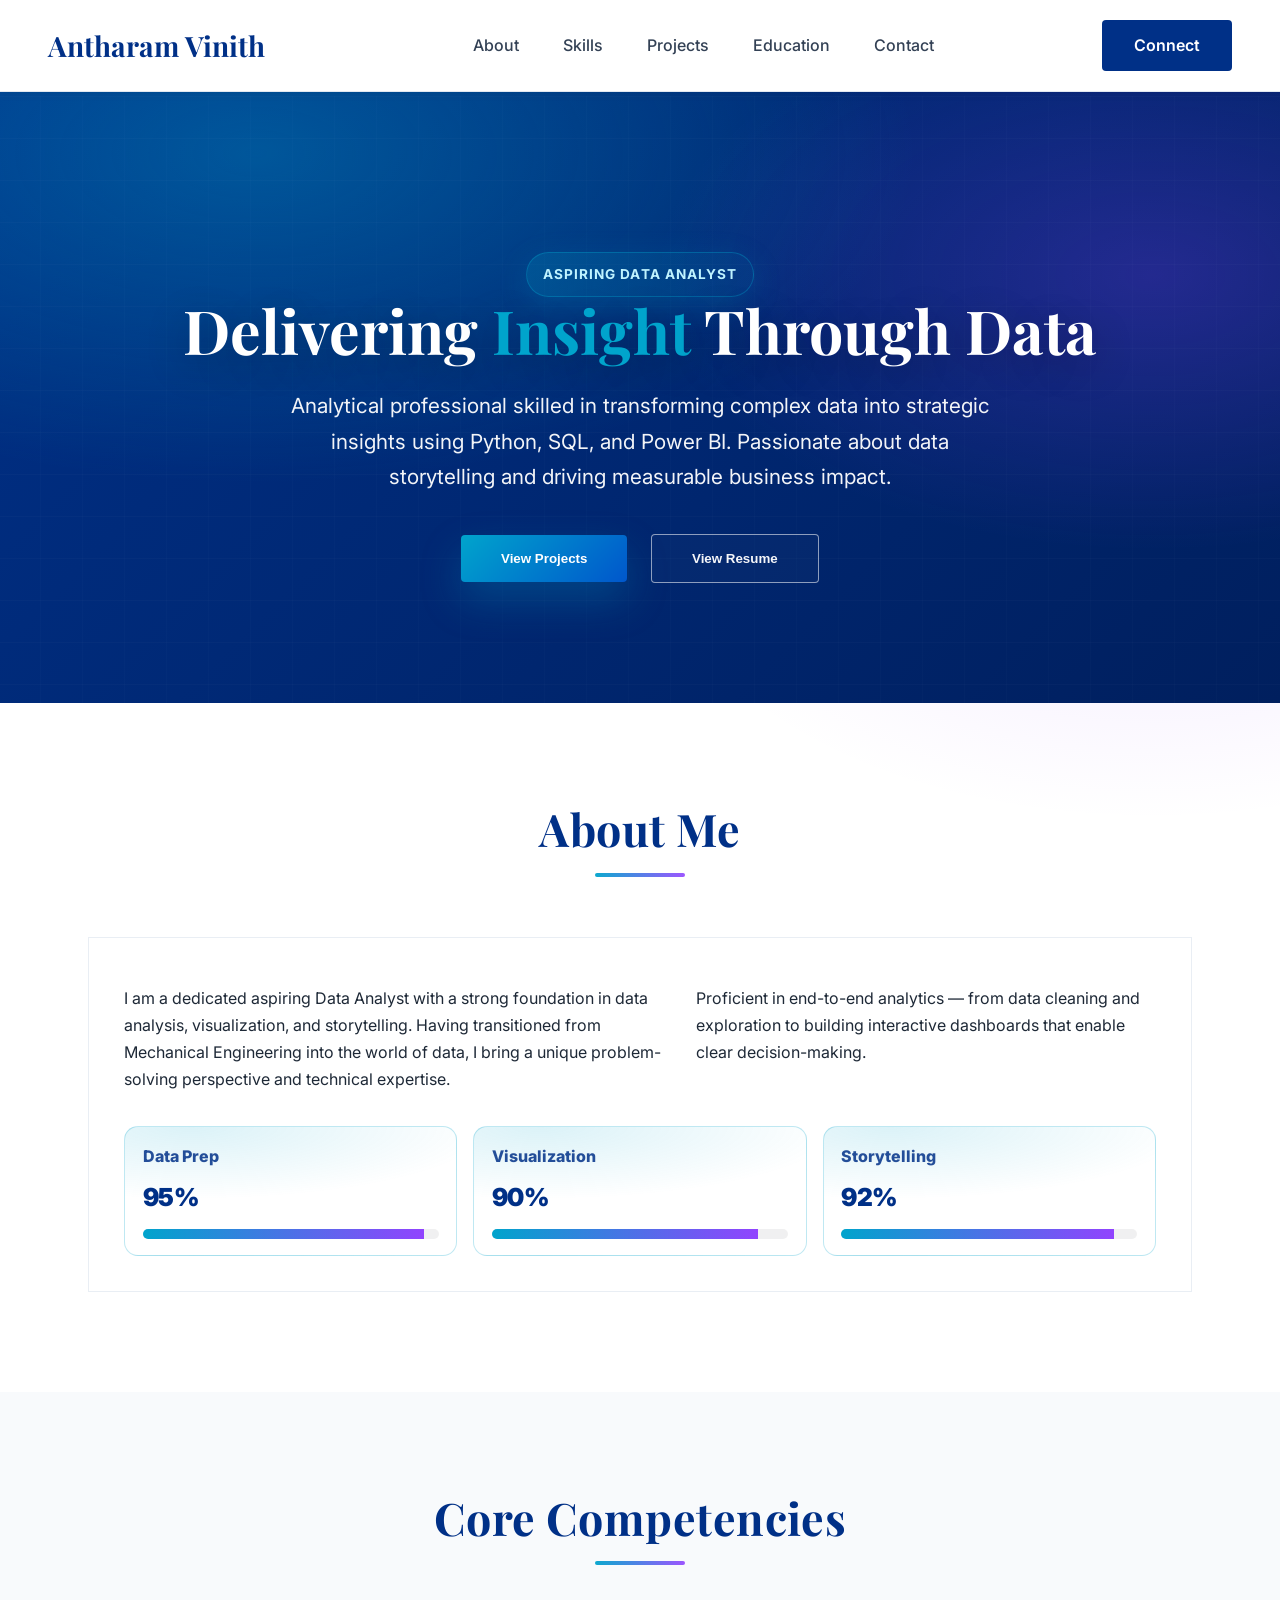
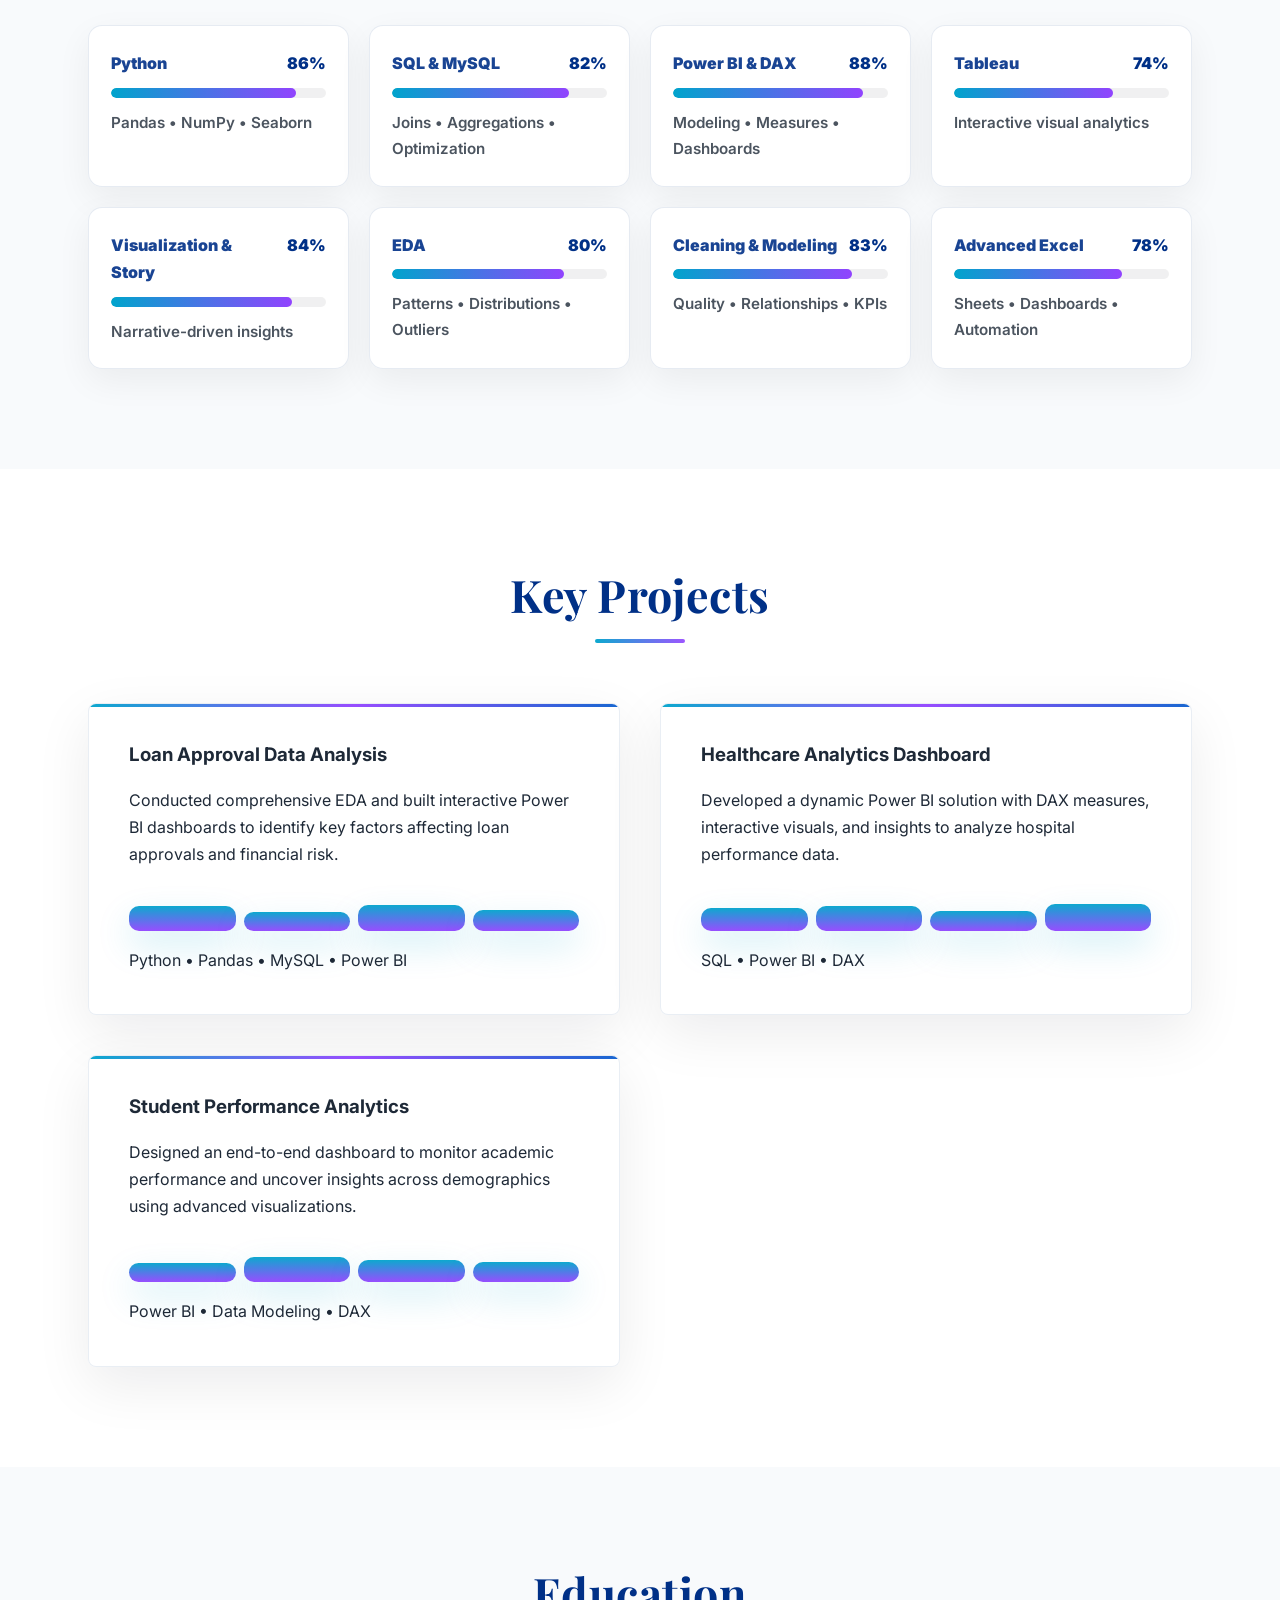
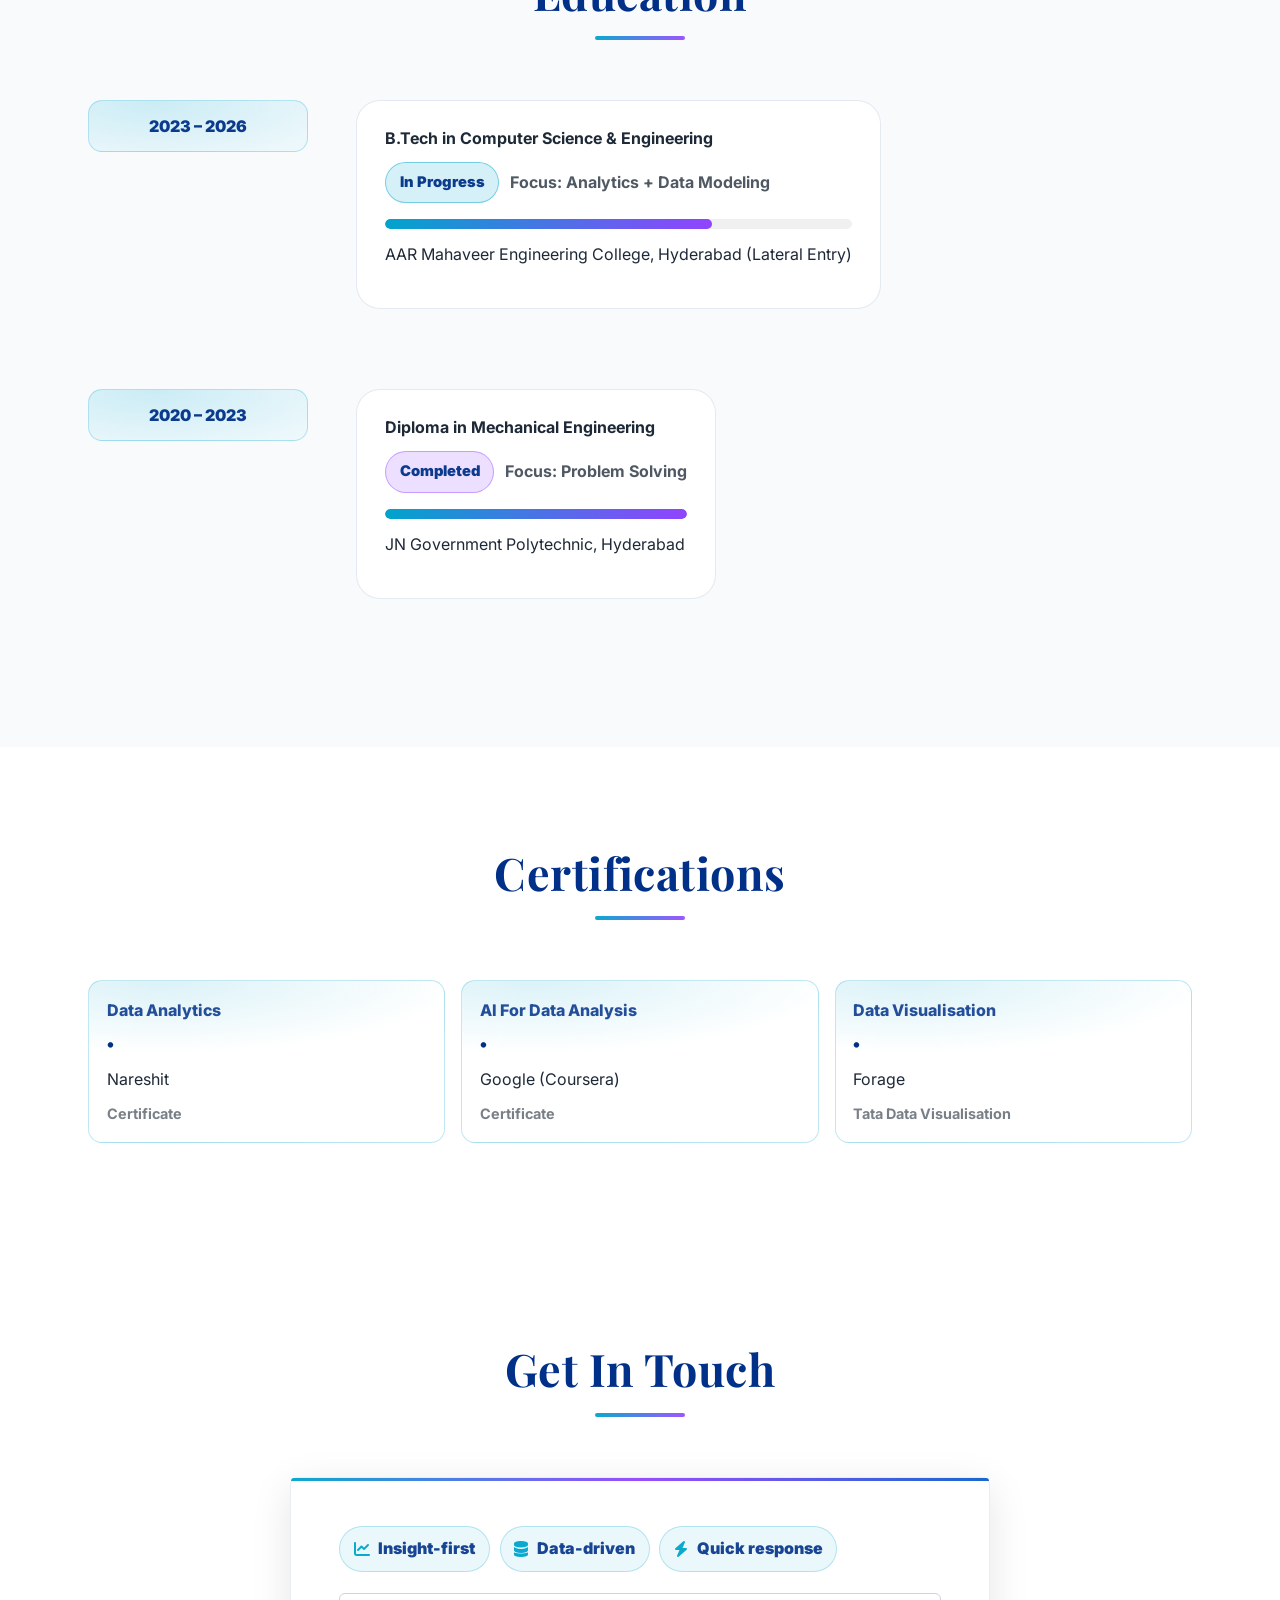
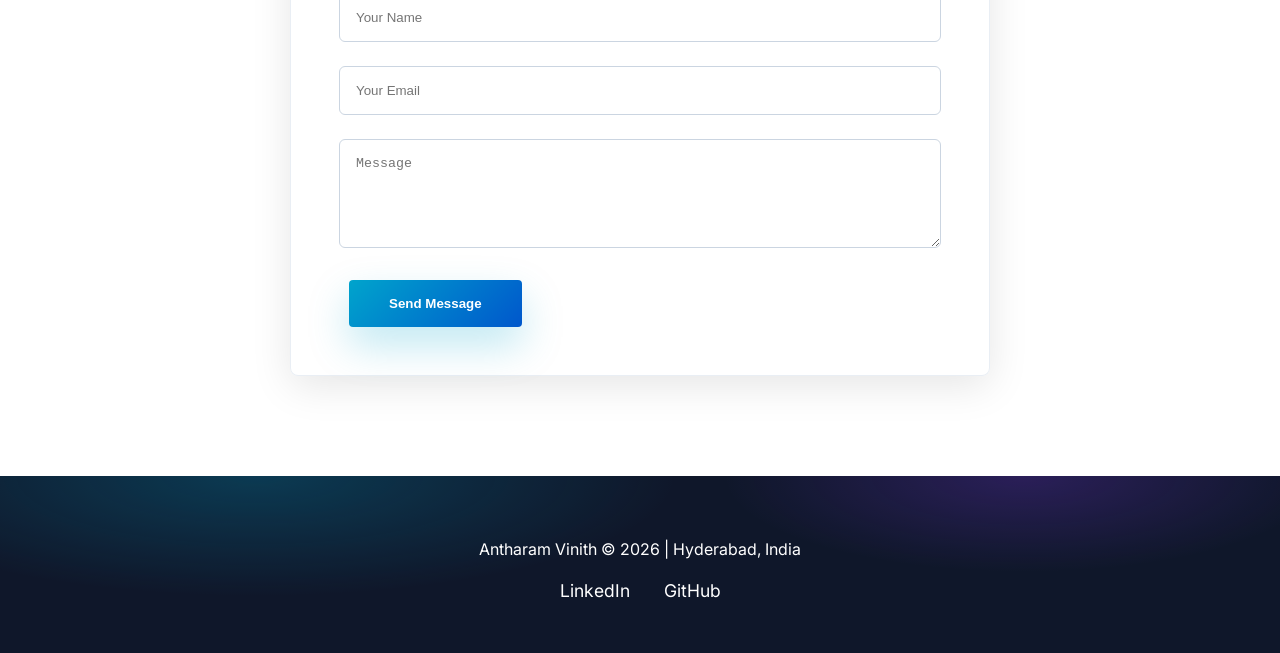
==== index.html @ e0c67436 "Add files via upload" ====
<!DOCTYPE html>
<html lang="en">
<head>
    <meta charset="UTF-8">
    <meta name="viewport" content="width=device-width, initial-scale=1.0">
    <title>Antharam Vinith | Data Analyst</title>
    <link rel="stylesheet" href="style.css">
    <link rel="stylesheet" href="https://cdnjs.cloudflare.com/ajax/libs/font-awesome/6.5.1/css/all.min.css">
    <link href="https://fonts.googleapis.com/css2?family=Inter:wght@400;500;600;700&family=Playfair+Display:wght@600;700&display=swap" rel="stylesheet">
</head>
<body>
    <!-- Navbar -->
    <nav class="navbar">
        <div class="nav-container">
            <div class="logo">Antharam Vinith</div>
            <div class="nav-links">
                <a href="#about">About</a>
                <a href="#skills">Skills</a>
                <a href="#projects">Projects</a>
                <a href="#education">Education</a>
                <a href="#contact">Contact</a>
            </div>
            <a href="#contact" class="cta-button">Connect</a>
        </div>
    </nav>

    <!-- Hero -->
    <section class="hero">
        <div class="hero-content">
            <div class="hero-text">
                <div class="badge">ASPIRING DATA ANALYST</div>
                <h1>Delivering <span class="highlight">Insight</span> Through Data</h1>
                <p class="hero-desc">Analytical professional skilled in transforming complex data into strategic insights using Python, SQL, and Power BI. Passionate about data storytelling and driving measurable business impact.</p>

                <div class="hero-buttons">
                    <button onclick="document.getElementById('projects').scrollIntoView({ behavior: 'smooth' })" class="primary-btn">View Projects</button>
                    <button onclick="downloadResume()" class="secondary-btn">View Resume</button>

                </div>
            </div>


        </div>
    </section>

    <!-- About -->
    <section id="about" class="section">
        <div class="container">
            <h2 class="section-title">About Me</h2>

            <div class="about-content">
                <div class="about-top">
                    <p>I am a dedicated aspiring Data Analyst with a strong foundation in data analysis, visualization, and storytelling. Having transitioned from Mechanical Engineering into the world of data, I bring a unique problem-solving perspective and technical expertise.</p>
                    <p>Proficient in end-to-end analytics — from data cleaning and exploration to building interactive dashboards that enable clear decision-making.</p>
                </div>

                <div class="mini-kpi-row" aria-label="About KPIs">
                    <div class="mini-kpi">
                        <div class="mini-kpi-label">Data Prep</div>
                        <div class="mini-kpi-value">95%</div>
                        <div class="mini-bar" style="--w:95%"><span></span></div>
                    </div>
                    <div class="mini-kpi">
                        <div class="mini-kpi-label">Visualization</div>
                        <div class="mini-kpi-value">90%</div>
                        <div class="mini-bar" style="--w:90%"><span></span></div>
                    </div>
                    <div class="mini-kpi">
                        <div class="mini-kpi-label">Storytelling</div>
                        <div class="mini-kpi-value">92%</div>
                        <div class="mini-bar" style="--w:92%"><span></span></div>
                    </div>
                </div>
            </div>
        </div>
    </section>


    <!-- Skills -->
    <section id="skills" class="section bg-light">
        <div class="container">
            <h2 class="section-title">Core Competencies</h2>
            <div class="skills-grid">
                <div class="skill-tile">
                    <div class="skill-tile-top">
                        <div class="skill-tile-name">Python</div>
                        <div class="skill-tile-value">86%</div>
                    </div>
                    <div class="skill-tile-meter" style="--w:86%"><span></span></div>
                    <div class="skill-tile-sub">Pandas • NumPy • Seaborn</div>
                </div>

                <div class="skill-tile">
                    <div class="skill-tile-top">
                        <div class="skill-tile-name">SQL &amp; MySQL</div>
                        <div class="skill-tile-value">82%</div>
                    </div>
                    <div class="skill-tile-meter" style="--w:82%"><span></span></div>
                    <div class="skill-tile-sub">Joins • Aggregations • Optimization</div>
                </div>

                <div class="skill-tile">
                    <div class="skill-tile-top">
                        <div class="skill-tile-name">Power BI &amp; DAX</div>
                        <div class="skill-tile-value">88%</div>
                    </div>
                    <div class="skill-tile-meter" style="--w:88%"><span></span></div>
                    <div class="skill-tile-sub">Modeling • Measures • Dashboards</div>
                </div>

                <div class="skill-tile">
                    <div class="skill-tile-top">
                        <div class="skill-tile-name">Tableau</div>
                        <div class="skill-tile-value">74%</div>
                    </div>
                    <div class="skill-tile-meter" style="--w:74%"><span></span></div>
                    <div class="skill-tile-sub">Interactive visual analytics</div>
                </div>

                <div class="skill-tile">
                    <div class="skill-tile-top">
                        <div class="skill-tile-name">Visualization &amp; Story</div>
                        <div class="skill-tile-value">84%</div>
                    </div>
                    <div class="skill-tile-meter" style="--w:84%"><span></span></div>
                    <div class="skill-tile-sub">Narrative-driven insights</div>
                </div>

                <div class="skill-tile">
                    <div class="skill-tile-top">
                        <div class="skill-tile-name">EDA</div>
                        <div class="skill-tile-value">80%</div>
                    </div>
                    <div class="skill-tile-meter" style="--w:80%"><span></span></div>
                    <div class="skill-tile-sub">Patterns • Distributions • Outliers</div>
                </div>

                <div class="skill-tile">
                    <div class="skill-tile-top">
                        <div class="skill-tile-name">Cleaning &amp; Modeling</div>
                        <div class="skill-tile-value">83%</div>
                    </div>
                    <div class="skill-tile-meter" style="--w:83%"><span></span></div>
                    <div class="skill-tile-sub">Quality • Relationships • KPIs</div>
                </div>

                <div class="skill-tile">
                    <div class="skill-tile-top">
                        <div class="skill-tile-name">Advanced Excel</div>
                        <div class="skill-tile-value">78%</div>
                    </div>
                    <div class="skill-tile-meter" style="--w:78%"><span></span></div>
                    <div class="skill-tile-sub">Sheets • Dashboards • Automation</div>
                </div>
            </div>
        </div>
    </section>

    <!-- Projects -->
    <section id="projects" class="section">
        <div class="container">
            <h2 class="section-title">Key Projects</h2>
            <div class="projects-grid">
                <div class="project-card">
                    <div class="project-card-top">
                        <h3>Loan Approval Data Analysis</h3>
                        <div class="project-kpi">
                        </div>
                    </div>
                    <p class="project-desc">Conducted comprehensive EDA and built interactive Power BI dashboards to identify key factors affecting loan approvals and financial risk.</p>
                    <div class="project-mini-bar" aria-hidden="true">
                        <span style="--w:78%"></span>
                        <span style="--w:52%"></span>
                        <span style="--w:86%"></span>
                        <span style="--w:63%"></span>
                    </div>
                    <div class="tags">Python • Pandas • MySQL • Power BI</div>
                </div>

                <div class="project-card">
                    <div class="project-card-top">
                        <h3>Healthcare Analytics Dashboard</h3>
                        <div class="project-kpi">
                        </div>
                    </div>
                    <p class="project-desc">Developed a dynamic Power BI solution with DAX measures, interactive visuals, and insights to analyze hospital performance data.</p>
                    <div class="project-mini-bar" aria-hidden="true">
                        <span style="--w:68%"></span>
                        <span style="--w:79%"></span>
                        <span style="--w:58%"></span>
                        <span style="--w:90%"></span>
                    </div>
                    <div class="tags">SQL • Power BI • DAX</div>
                </div>

                <div class="project-card">
                    <div class="project-card-top">
                        <h3>Student Performance Analytics</h3>
                        <div class="project-kpi">
                        </div>
                    </div>
                    <p class="project-desc">Designed an end-to-end dashboard to monitor academic performance and uncover insights across demographics using advanced visualizations.</p>
                    <div class="project-mini-bar" aria-hidden="true">
                        <span style="--w:55%"></span>
                        <span style="--w:84%"></span>
                        <span style="--w:71%"></span>
                        <span style="--w:62%"></span>
                    </div>
                    <div class="tags">Power BI • Data Modeling • DAX</div>
                </div>
            </div>
        </div>
    </section>



    <!-- Education -->
    <section id="education" class="section bg-light">
        <div class="container">
            <h2 class="section-title">Education</h2>
            <div class="timeline">
                <div class="timeline-item">
                    <div class="timeline-date">2023 – 2026</div>
                    <div class="timeline-content">
                        <h4>B.Tech in Computer Science &amp; Engineering</h4>
                        <div class="status-row">
                            <span class="status-chip status-on">In Progress</span>
                            <span class="status-meta">Focus: Analytics + Data Modeling</span>
                        </div>
                        <div class="status-bar" style="--w:70%"><span></span></div>
                        <p>AAR Mahaveer Engineering College, Hyderabad (Lateral Entry)</p>

                    </div>
                </div>
                <div class="timeline-item">
                    <div class="timeline-date">2020 – 2023</div>
                    <div class="timeline-content">
                        <h4>Diploma in Mechanical Engineering</h4>
                        <div class="status-row">
                            <span class="status-chip status-done">Completed</span>
                            <span class="status-meta">Focus: Problem Solving</span>
                        </div>
                        <div class="status-bar" style="--w:100%"><span></span></div>
                        <p>JN Government Polytechnic, Hyderabad</p>

                    </div>
                </div>
            </div>
        </div>
    </section>

    <!-- Certifications -->
    <section class="section">
        <div class="container">
            <h2 class="section-title">Certifications</h2>

            <div class="cert-kpi-row" aria-label="Certifications (label-only KPIs)">
                <div class="mini-kpi">
                    <div class="mini-kpi-label">Data Analytics</div>
                    <div class="mini-kpi-value" aria-hidden="true">•</div>
                    <div class="mini-kpi-sub">Nareshit</div>
                    <div class="mini-kpi-meta">Certificate</div>
                </div>

                <div class="mini-kpi">
                    <div class="mini-kpi-label">AI For Data Analysis</div>
                    <div class="mini-kpi-value" aria-hidden="true">•</div>
                    <div class="mini-kpi-sub">Google (Coursera)</div>
                    <div class="mini-kpi-meta">Certificate</div>
                </div>

                <div class="mini-kpi">
                    <div class="mini-kpi-label">Data Visualisation</div>
                    <div class="mini-kpi-value" aria-hidden="true">•</div>
                    <div class="mini-kpi-sub">Forage</div>
                    <div class="mini-kpi-meta">Tata Data Visualisation</div>
                </div>
            </div>
        </div>
    </section>


    <!-- Contact -->
    <section id="contact" class="section contact-section">
        <div class="container">
            <h2 class="section-title">Get In Touch</h2>
            <div class="contact-form-container">
                <div class="contact-hints" aria-hidden="true">
                    <span class="hint-chip"><i class="fa-solid fa-chart-line"></i> Insight-first</span>
                    <span class="hint-chip"><i class="fa-solid fa-database"></i> Data-driven</span>
                    <span class="hint-chip"><i class="fa-solid fa-bolt"></i> Quick response</span>
                </div>

                <form id="contactForm" onsubmit="submitForm(event)">
                    <input type="text" placeholder="Your Name" required>
                    <input type="email" placeholder="Your Email" required>
                    <textarea placeholder="Message" rows="5" required></textarea>
                    <button type="submit" class="primary-btn">Send Message</button>
                </form>
            </div>
        </div>
    </section>


    <!-- Footer -->
    <footer class="footer">
        <div class="container">
            <p>Antharam Vinith © 2026 | Hyderabad, India</p>
            <div class="social-links">
                <a href="https://www.linkedin.com/in/antharam-vinith/" target="_blank">LinkedIn</a>
                <a href="https://github.com/Antharam-Vinith" target="_blank">GitHub</a>
            </div>
        </div>
    </footer>

    <script>
        function downloadResume() {
            // Download your resume. If the browser blocks file:// downloads, copy the PDF into the project folder and update the link.
            const a = document.createElement('a');
            // Use your Drive link. Note: some browsers may open in a new tab rather than force download.
            a.href = "https://drive.google.com/file/d/1EKTcwypy-MB39Nzg7RblrpKddstu42s_/view?usp=sharing";
            a.target = "_blank";
            document.body.appendChild(a);
            a.click();
            a.remove();


        }


        function submitForm(e) {
            e.preventDefault();
            alert("Thank you. Your message has been received.");
            e.target.reset();
        }
    </script>
</body>
</html>
---- style.css ----
@import url('https://fonts.googleapis.com/css2?family=Inter:wght@400;500;600;700&family=Playfair+Display:wght@600;700&display=swap');

:root {
    --primary: #003087;
    --accent: #00a4cc;
    --dark: #0f172a;
    --light: #f8fafc;
    --gray: #64748b;
}

* {
    margin: 0;
    padding: 0;
    box-sizing: border-box;
}

body {
    font-family: 'Inter', sans-serif;
    color: #1e2937;
    line-height: 1.7;
    background:
        radial-gradient(900px 500px at 20% 0%, rgba(0, 164, 204, 0.10) 0%, rgba(0, 164, 204, 0) 55%),
        radial-gradient(900px 500px at 90% 10%, rgba(140, 58, 255, 0.10) 0%, rgba(140, 58, 255, 0) 55%),
        #fff;
}


.navbar {
    position: sticky;
    top: 0;
    background: rgba(255,255,255,0.98);
    backdrop-filter: blur(12px);
    z-index: 1000;
    border-bottom: 1px solid #e2e8f0;
    box-shadow: 0 2px 10px rgba(0,0,0,0.05);
}

.nav-container {
    max-width: 1280px;
    margin: 0 auto;
    padding: 1.25rem 3rem;
    display: flex;
    align-items: center;
    justify-content: space-between;
}

.logo {
    font-family: 'Playfair Display', serif;
    font-size: 1.75rem;
    font-weight: 700;
    color: var(--primary);
}

.nav-links a {
    margin-left: 2.5rem;
    text-decoration: none;
    color: #334155;
    font-weight: 500;
    transition: color 0.3s;
}

.nav-links a:hover {
    color: var(--primary);
}

.cta-button {
    background: var(--primary);
    color: white;
    padding: 12px 32px;
    border-radius: 4px;
    font-weight: 600;
    text-decoration: none;
    transition: all 0.3s;
}

.cta-button:hover {
    background: #00246b;
    transform: translateY(-2px);
}

.hero {
    background: linear-gradient(135deg, #003087 0%, #001f5e 100%);
    color: white;
    padding: 160px 0 120px;
    text-align: center;
}

.hero h1 {
    font-family: 'Playfair Display', serif;
    font-size: 3.8rem;
    line-height: 1.1;
    margin-bottom: 1.5rem;
}

.highlight {
    color: var(--accent);
}

.hero-desc {
    max-width: 700px;
    margin: 0 auto 2.5rem;
    font-size: 1.3rem;
    opacity: 0.95;
}

.primary-btn, .secondary-btn {
    padding: 16px 40px;
    border-radius: 4px;
    font-weight: 600;
    cursor: pointer;
    transition: all 0.3s;
    margin: 0 10px;
}

.primary-btn {
    background: var(--accent);
    color: white;
    border: none;
}

.secondary-btn {
    background: transparent;
    color: white;
    border: 2px solid white;
}

.section {
    padding: 100px 0;
}

.bg-light {
    background: #f8fafc;
}

.container {
    max-width: 1200px;
    margin: 0 auto;
    padding: 0 3rem;
}

.section-title {
    font-family: 'Playfair Display', serif;
    font-size: 2.8rem;
    text-align: center;
    margin-bottom: 4rem;
    color: var(--primary);
}

.skills-grid {
    display: grid;
    grid-template-columns: repeat(auto-fit, minmax(260px, 1fr));
    gap: 1.5rem;
}

.skill-item {
    background: white;
    padding: 1.8rem;
    border-radius: 8px;
    text-align: center;
    font-weight: 500;
    box-shadow: 0 4px 20px rgba(0,0,0,0.06);
    border: 1px solid #e2e8f0;
}

.projects-grid {
    display: grid;
    grid-template-columns: repeat(auto-fit, minmax(380px, 1fr));
    gap: 2.5rem;
}

.project-card {
    background: white;
    padding: 2.5rem;
    border-radius: 8px;
    box-shadow: 0 10px 30px rgba(0,0,0,0.08);
    transition: transform 0.4s;
}

.project-card:hover {
    transform: translateY(-10px);
}

.timeline-item {
    display: flex;
    gap: 3rem;
    margin-bottom: 3rem;
}

.timeline-date {
    min-width: 160px;
    font-weight: 600;
    color: var(--primary);
}

/* Certifications KPI row (label-only) */
.cert-kpi-row {
    display: grid;
    grid-template-columns: repeat(3, minmax(0, 1fr));
    gap: 1rem;
    margin-top: 2.2rem;
}

.cert-kpi-row .mini-kpi-value {
    font-size: 1.1rem;
    margin-top: 0.25rem;
}

.cert-kpi-row .mini-kpi-sub {
    margin-top: 0.45rem;
    font-size: 1rem;
}

.mini-kpi-meta {
    margin-top: 0.55rem;
    font-size: 0.9rem;
    color: rgba(30,41,55,0.6);
    font-weight: 700;
}

@media (max-width: 768px) {
    .cert-kpi-row {
        grid-template-columns: 1fr;
        gap: 0.9rem;
    }
}

@media (max-width: 1024px) {
    .cert-kpi-row {
        grid-template-columns: repeat(2, minmax(0, 1fr));
    }
}


.contact-form-container {
    max-width: 700px;
    margin: 0 auto;
    background: white;
    padding: 3rem;
    border-radius: 8px;
    box-shadow: 0 10px 40px rgba(0,0,0,0.1);
}

.contact-form-container input,
.contact-form-container textarea {
    width: 100%;
    padding: 16px;
    margin-bottom: 1.5rem;
    border: 1px solid #cbd5e1;
    border-radius: 6px;
}

.footer {
    background: var(--dark);
    color: white;
    text-align: center;
    padding: 3rem 0;
}

.social-links a {
    color: white;
    margin: 0 15px;
    font-size: 1.1rem;
}

/* Premium polish: Global rhythm + accessibility */
html {
    scroll-behavior: smooth;
}

body {
    -webkit-font-smoothing: antialiased;
    -moz-osx-font-smoothing: grayscale;
}

h1, h2, h3, h4 {
    line-height: 1.15;
}

p {
    margin: 0.75rem 0;
}

a {
    color: inherit;
}

a:focus-visible,
button:focus-visible,
input:focus-visible,
textarea:focus-visible {
    outline: 3px solid rgba(0, 164, 204, 0.45);
    outline-offset: 3px;
    border-radius: 10px;
}

/* Hero premium overlay */
.hero {
    position: relative;
    overflow: hidden;
}

.hero::before {
    content: "";
    position: absolute;
    inset: 0;
    background:
        radial-gradient(1200px 600px at 20% 10%, rgba(0, 164, 204, 0.35) 0%, rgba(0, 164, 204, 0) 55%),
        radial-gradient(900px 500px at 90% 30%, rgba(140, 58, 255, 0.25) 0%, rgba(140, 58, 255, 0) 55%),
        linear-gradient(135deg, rgba(0, 48, 135, 0.95) 0%, rgba(0, 31, 94, 0.95) 100%);
    z-index: 0;
}

.hero::after {
    content: "";
    position: absolute;
    inset: -2px;
    background-image:
        linear-gradient(rgba(255,255,255,0.08) 1px, transparent 1px),
        linear-gradient(90deg, rgba(255,255,255,0.06) 1px, transparent 1px);
    background-size: 42px 42px;
    opacity: 0.25;
    transform: translateY(6px);
    z-index: 0;
    pointer-events: none;
}

.hero-content {
    position: relative;
    z-index: 1;
}

/* Badge premium */
.badge {
    display: inline-flex;
    align-items: center;
    gap: 10px;
    padding: 10px 16px;
    border-radius: 999px;
    font-weight: 700;
    letter-spacing: 0.08em;
    font-size: 0.85rem;
    background:
        linear-gradient(90deg, rgba(0, 164, 204, 0.22) 0%, rgba(0, 164, 204, 0.08) 100%);
    border: 1px solid rgba(0, 164, 204, 0.35);
    color: #bff3ff;
    box-shadow: 0 8px 30px rgba(0, 164, 204, 0.18);
}

.hero h1 {
    text-shadow: 0 10px 40px rgba(0,0,0,0.3);
}

/* Buttons premium */
.primary-btn, .secondary-btn {
    position: relative;
    border: none;
    transition: transform 0.25s ease, box-shadow 0.25s ease, background 0.25s ease, border-color 0.25s ease;
    will-change: transform;
}

.primary-btn {
    background: linear-gradient(135deg, rgba(0, 164, 204, 1) 0%, rgba(0, 87, 204, 1) 100%);
    box-shadow: 0 18px 40px rgba(0, 164, 204, 0.25);
}

.primary-btn:hover {
    transform: translateY(-3px);
    box-shadow: 0 24px 60px rgba(0, 164, 204, 0.33);
}

.primary-btn:active {
    transform: translateY(-1px) scale(0.99);
}

.secondary-btn {
    background: rgba(255,255,255,0.02);
    border: 1px solid rgba(255,255,255,0.55);
    color: rgba(255,255,255,0.96);
}

.secondary-btn:hover {
    transform: translateY(-3px);
    border-color: rgba(0, 164, 204, 0.8);
    box-shadow: 0 22px 50px rgba(0, 164, 204, 0.18);
}

.secondary-btn:active {
    transform: translateY(-1px) scale(0.99);
}

/* Premium dashboard accents (section-wide) */
.skill-item,
.project-card,
.contact-form-container,
.about-content,
.timeline-content,
.cert-list,
.timeline {
    position: relative;
}


.skill-item::before,
.project-card::before,
.contact-form-container::before {
    content: "";
    position: absolute;
    top: 0;
    left: 0;
    right: 0;
    height: 3px;
    border-radius: 8px 8px 0 0;
    background: linear-gradient(90deg, rgba(0, 164, 204, 1) 0%, rgba(140, 58, 255, 0.95) 50%, rgba(0, 87, 204, 0.95) 100%);
    opacity: 0.95;
}

.skill-item,
.project-card,
.contact-form-container,
.about-content,
.timeline-content {
    border: 1px solid rgba(226, 232, 240, 0.75);
    background: rgba(255,255,255,0.92);
}


.skill-item {
    box-shadow: 0 12px 35px rgba(2, 6, 23, 0.06);
    transform: translateZ(0);
    transition: transform 0.35s ease, box-shadow 0.35s ease;
}

.skill-item:hover {
    transform: translateY(-6px);
    box-shadow: 0 22px 60px rgba(2, 6, 23, 0.12);
}

.project-card {
    box-shadow: 0 18px 55px rgba(2, 6, 23, 0.08);
}

.project-card:hover {
    transform: translateY(-12px);
    box-shadow: 0 28px 90px rgba(2, 6, 23, 0.14);
}

/* Section titles premium */
.section-title {
    letter-spacing: 0.01em;
    position: relative;
    margin-bottom: 3.75rem;
}


.section-title::after {
    content: "";
    display: block;
    height: 4px;
    width: 90px;
    margin: 18px auto 0;
    border-radius: 999px;
    background: linear-gradient(90deg, rgba(0, 164, 204, 1) 0%, rgba(140, 58, 255, 0.9) 100%);
    opacity: 0.95;
}

/* Footer premium */
.footer {
    background:
        radial-gradient(700px 200px at 20% 0%, rgba(0, 164, 204, 0.25) 0%, rgba(0, 164, 204, 0) 60%),
        radial-gradient(500px 160px at 80% 0%, rgba(140, 58, 255, 0.22) 0%, rgba(140, 58, 255, 0) 60%),
        var(--dark);
}

.social-links a {
    position: relative;
    padding-bottom: 6px;
    text-decoration: none;
}

.social-links a::after {
    content: "";
    position: absolute;
    left: 0;
    right: 0;
    bottom: 0;
    height: 2px;
    background: linear-gradient(90deg, rgba(0, 164, 204, 1), rgba(140, 58, 255, 0.95));
    transform: scaleX(0);
    transform-origin: left;
    transition: transform 0.25s ease;
    opacity: 0.95;
}

.social-links a:hover::after {
    transform: scaleX(1);
}

/* Data Analyst Dashboard Preview */
.dashboard-preview {
    position: relative;
    margin: 3.25rem auto 0;
    max-width: 1120px;
    padding: 1.4rem 1.4rem 1.6rem;
    border-radius: 16px;
    background: rgba(255,255,255,0.08);
    border: 1px solid rgba(255,255,255,0.18);
    box-shadow: 0 20px 80px rgba(0,0,0,0.28);
    overflow: hidden;
}

.dashboard-preview::before {
    content: "";
    position: absolute;
    inset: -2px;
    background:
        radial-gradient(800px 240px at 15% 0%, rgba(0, 164, 204, 0.35) 0%, rgba(0, 164, 204, 0) 60%),
        radial-gradient(650px 240px at 85% 10%, rgba(140, 58, 255, 0.28) 0%, rgba(140, 58, 255, 0) 60%);
    pointer-events: none;
}

.dash-topbar {
    position: relative;
    display: flex;
    align-items: baseline;
    justify-content: space-between;
    padding: 0 0 1rem;
    border-bottom: 1px solid rgba(255,255,255,0.14);
}

.dash-title {
    font-weight: 800;
    letter-spacing: 0.02em;
    color: rgba(255,255,255,0.96);
}

.dash-subtitle {
    color: rgba(255,255,255,0.75);
    font-size: 0.95rem;
}

.kpi-grid {
    position: relative;
    display: grid;
    grid-template-columns: repeat(3, minmax(0, 1fr));
    gap: 1rem;
    padding-top: 1.25rem;
}

.kpi-card {
    padding: 1.2rem 1.1rem;
    border-radius: 14px;
    background: rgba(15, 23, 42, 0.35);
    border: 1px solid rgba(255,255,255,0.14);
    backdrop-filter: blur(10px);
}

.kpi-label {
    color: rgba(255,255,255,0.76);
    font-weight: 600;
    font-size: 0.95rem;
}

.kpi-value {
    margin-top: 0.55rem;
    font-size: 2rem;
    font-weight: 900;
    letter-spacing: -0.02em;
    color: rgba(255,255,255,0.98);
}

.kpi-trend {
    margin-top: 0.4rem;
    display: inline-flex;
    align-items: center;
    gap: 0.45rem;
    font-weight: 700;
    font-size: 0.95rem;
}

.kpi-up { color: rgba(0, 220, 163, 0.95); }
.kpi-down { color: rgba(255, 99, 132, 0.95); }

.charts-grid {
    position: relative;
    display: grid;
    grid-template-columns: 1.2fr 1fr;
    gap: 1.1rem;
    margin-top: 1.2rem;
}

.chart-card {
    padding: 1.15rem;
    border-radius: 14px;
    background: rgba(255,255,255,0.06);
    border: 1px solid rgba(255,255,255,0.14);
    backdrop-filter: blur(10px);
}

.chart-header {
    display: flex;
    align-items: flex-start;
    justify-content: space-between;
    gap: 1rem;
}

.chart-title {
    color: rgba(255,255,255,0.96);
    font-weight: 900;
    letter-spacing: 0.01em;
}

.chart-note {
    margin-top: 0.25rem;
    color: rgba(255,255,255,0.74);
    font-weight: 600;
    font-size: 0.92rem;
}

.bar-chart {
    height: 160px;
    margin-top: 1rem;
    display: flex;
    align-items: flex-end;
    gap: 0.55rem;
}

.bar {
    width: 100%;
    flex: 1;
    height: var(--h);
    border-radius: 10px;
    background:
        linear-gradient(180deg, rgba(0,164,204,0.95) 0%, rgba(140,58,255,0.85) 100%);
    box-shadow: 0 18px 55px rgba(0, 164, 204, 0.18);
    transform-origin: bottom;
    animation: barIn 900ms ease both;
}

.bar:nth-child(2) { animation-delay: 70ms; }
.bar:nth-child(3) { animation-delay: 140ms; }
.bar:nth-child(4) { animation-delay: 210ms; }
.bar:nth-child(5) { animation-delay: 280ms; }
.bar:nth-child(6) { animation-delay: 350ms; }

@keyframes barIn {
    from { transform: scaleY(0.4); opacity: 0; }
    to { transform: scaleY(1); opacity: 1; }
}

.chart-legend {
    margin-top: 1rem;
    display: grid;
    grid-template-columns: repeat(3, minmax(0, 1fr));
    gap: 0.35rem 0.9rem;
    color: rgba(255,255,255,0.72);
    font-weight: 700;
    font-size: 0.88rem;
}

.ring-metrics {
    margin-top: 1rem;
    display: grid;
    grid-template-columns: repeat(3, minmax(0, 1fr));
    gap: 0.75rem;
}

.ring {
    display: flex;
    flex-direction: column;
    align-items: center;
    justify-content: center;
    gap: 0.35rem;
    color: rgba(255,255,255,0.92);
}

.ring::before {
    content: "";
    width: 76px;
    height: 76px;
    border-radius: 999px;
    background:
        conic-gradient(from 180deg, rgba(0,164,204,0.95), rgba(140,58,255,0.9));
    -webkit-mask:
        radial-gradient(farthest-side, transparent calc(100% - 12px), #000 calc(100% - 12px));
    mask:
        radial-gradient(farthest-side, transparent calc(100% - 12px), #000 calc(100% - 12px));
    box-shadow: 0 18px 55px rgba(0, 164, 204, 0.16);
}

.ring-inner {
    margin-top: -66px;
    font-size: 1.2rem;
    font-weight: 900;
    letter-spacing: -0.02em;
}

.ring-label {
    font-size: 0.9rem;
    font-weight: 800;
    color: rgba(255,255,255,0.75);
}

.spark-row {
    margin-top: 1rem;
}

.spark-label {
    color: rgba(255,255,255,0.74);
    font-weight: 800;
    font-size: 0.92rem;
    margin-bottom: 0.4rem;
}

.spark {
    height: 54px;
    display: flex;
    align-items: flex-end;
    gap: 0.22rem;
}

.spark span {
    flex: 1;
    height: calc(10px + (var(--x) * 3px));
    border-radius: 6px;
    background: rgba(255,255,255,0.14);
    border: 1px solid rgba(255,255,255,0.12);
    box-shadow: 0 10px 30px rgba(0,0,0,0.18);
}

.spark span:nth-child(odd) {
    background: linear-gradient(180deg, rgba(0,164,204,0.55), rgba(140,58,255,0.35));
}

/* Dashboard tiles, KPIs, mini charts */
.about-content {
    padding: 2.2rem;
}

.about-top {
    display: grid;
    grid-template-columns: 1.2fr 1fr;
    gap: 1.2rem;
    margin-bottom: 1.3rem;
}

.mini-kpi-row {
    display: grid;
    grid-template-columns: repeat(3, minmax(0, 1fr));
    gap: 1rem;
}

.mini-kpi {
    border-radius: 14px;
    border: 1px solid rgba(0, 164, 204, 0.25);
    background:
        radial-gradient(500px 120px at 20% 0%, rgba(0, 164, 204, 0.14) 0%, rgba(0, 164, 204, 0) 60%),
        rgba(255,255,255,0.6);
    padding: 1rem 1.1rem;
}

.mini-kpi-label {
    font-weight: 800;
    color: rgba(0,48,135,0.85);
}

.mini-kpi-value {
    margin-top: 0.35rem;
    font-size: 1.55rem;
    font-weight: 950;
    letter-spacing: -0.02em;
    color: var(--primary);
}

.mini-bar {
    margin-top: 0.65rem;
    height: 10px;
    border-radius: 999px;
    background: rgba(2, 6, 23, 0.06);
    overflow: hidden;
    position: relative;
}

.mini-bar span {
    display: block;
    height: 100%;
    width: var(--w);
    background: linear-gradient(90deg, rgba(0,164,204,1), rgba(140,58,255,0.95));
}

/* Skills tiles */
.skills-grid {
    gap: 1.25rem;
}

.skill-tile {
    padding: 1.5rem 1.35rem;
    border-radius: 14px;
    background: rgba(255,255,255,0.92);
    border: 1px solid rgba(226,232,240,0.85);
    box-shadow: 0 12px 35px rgba(2, 6, 23, 0.06);
    transition: transform 0.35s ease, box-shadow 0.35s ease;
}

.skill-tile:hover {
    transform: translateY(-6px);
    box-shadow: 0 22px 60px rgba(2, 6, 23, 0.12);
}

.skill-tile-top {
    display: flex;
    align-items: baseline;
    justify-content: space-between;
    gap: 0.75rem;
}

.skill-tile-name {
    font-weight: 900;
    color: rgba(0,48,135,0.9);
}

.skill-tile-value {
    font-weight: 950;
    color: var(--primary);
}

.skill-tile-meter {
    margin-top: 0.65rem;
    height: 10px;
    border-radius: 999px;
    background: rgba(2, 6, 23, 0.06);
    overflow: hidden;
}

.skill-tile-meter span {
    display: block;
    height: 100%;
    width: var(--w);
    background: linear-gradient(90deg, rgba(0,164,204,1), rgba(140,58,255,0.95));
    border-radius: 999px;
}

.skill-tile-sub {
    margin-top: 0.75rem;
    color: rgba(30,41,55,0.8);
    font-weight: 600;
    font-size: 0.95rem;
}

/* Projects mini KPIs + mini bars */
.project-card {
    position: relative;
    overflow: hidden;
}

.project-card-top {
    margin-bottom: 0.65rem;
}

.project-kpi {
    display: flex;
    flex-wrap: wrap;
    gap: 0.75rem;
    margin-top: 0.6rem;
}

.project-kpi-item {
    border: 1px solid rgba(0,164,204,0.22);
    background: rgba(2, 6, 23, 0.02);
    border-radius: 999px;
    padding: 0.45rem 0.7rem;
    display: flex;
    align-items: baseline;
    gap: 0.4rem;
}

.project-kpi-label {
    font-weight: 900;
    color: rgba(0,48,135,0.85);
    font-size: 0.9rem;
}

.project-kpi-value {
    font-weight: 950;
    color: var(--primary);
}

.project-mini-bar {
    display: flex;
    gap: 0.5rem;
    margin: 1rem 0;
    height: 46px;
    align-items: flex-end;
}

.project-mini-bar span {
    flex: 1;
    width: 100%;
    border-radius: 10px;
    height: calc(8px + (var(--w) * 0.45));
    background: linear-gradient(180deg, rgba(0,164,204,0.95), rgba(140,58,255,0.9));
    box-shadow: 0 14px 35px rgba(0,164,204,0.18);
}

/* Education (timeline) KPIs */
.timeline {
    display: flex;
    flex-direction: column;
    gap: 2rem;
}

.timeline-item {
    align-items: flex-start;
}

.timeline-date {
    min-width: 220px;
    width: 220px;
    padding: 0.75rem 1rem;
    height: 52px;

    border-radius: 14px;
    border: 1px solid rgba(0,164,204,0.25);
    background:
        radial-gradient(500px 160px at 30% 0%, rgba(0,164,204,0.20) 0%, rgba(0,164,204,0) 60%),
        rgba(255,255,255,0.75);
    color: rgba(0,48,135,0.95);
    font-weight: 950;
    text-align: center;
    display: flex;
    align-items: center;
    justify-content: center;
}

.timeline-content {
    padding: 1.75rem;
    border-radius: 24px;
    background: rgba(255,255,255,0.98);
    border: 1px solid rgba(226,232,240,0.9);
}



.status-row {
    display: flex;
    flex-wrap: wrap;
    gap: 0.7rem;
    align-items: center;
    margin: 0.9rem 0 1rem;
}

.status-chip {
    display: inline-flex;
    align-items: center;
    gap: 0.5rem;
    padding: 0.45rem 0.85rem;
    border-radius: 999px;
    font-weight: 950;
    border: 1px solid rgba(0,164,204,0.25);
    background: rgba(0,164,204,0.10);
    color: rgba(0,48,135,0.95);
    font-size: 0.92rem;
}

.status-on { border-color: rgba(0,164,204,0.45); background: rgba(0,164,204,0.16); }
.status-done { border-color: rgba(140,58,255,0.40); background: rgba(140,58,255,0.16); }

.status-meta {
    color: rgba(30,41,55,0.78);
    font-weight: 700;
}

.status-bar {
    margin-top: 0.55rem;
    height: 10px;
    border-radius: 999px;
    background: rgba(2, 6, 23, 0.06);
    overflow: hidden;
}

.status-bar span {
    display: block;
    height: 100%;
    width: var(--w);
    border-radius: 999px;
    background: linear-gradient(90deg, rgba(0,164,204,1), rgba(140,58,255,0.95));
}

/* Contact hints */
.contact-hints {

    display: flex;
    flex-wrap: wrap;
    gap: 0.6rem;
    margin-bottom: 1.3rem;
}

.hint-chip {
    display: inline-flex;
    align-items: center;
    gap: 0.55rem;
    padding: 0.55rem 0.85rem;
    border-radius: 999px;
    border: 1px solid rgba(0,164,204,0.25);
    background: rgba(0,164,204,0.08);
    color: rgba(0,48,135,0.9);
    font-weight: 900;
}

.hint-chip i { color: rgba(0,164,204,0.95); }

/* Responsive */
@media (max-width: 1024px) {
    .nav-container { padding: 1.1rem 2rem; }
    .container { padding: 0 2rem; }
    .hero { padding: 130px 0 90px; }
    .hero h1 { font-size: 3.2rem; }
    .projects-grid { gap: 2rem; }
    .kpi-grid { grid-template-columns: 1fr; }
    .charts-grid { grid-template-columns: 1fr; }
    .dashboard-preview { padding: 1.2rem; }
}


@media (max-width: 768px) {
    .nav-links { display: none; }
    .hero h1 { font-size: 2.8rem; }
    .nav-container { padding: 1rem 1.2rem; }
    .container { padding: 0 1.2rem; }
    .hero { padding: 110px 0 70px; }
    .dashboard-preview { margin-top: 2.2rem; }
}

@media (max-width: 480px) {
    .hero h1 { font-size: 2.2rem; }
    .hero-desc { font-size: 1.05rem; }
    .primary-btn, .secondary-btn { padding: 14px 22px; }
    .project-card { padding: 1.6rem; }
    .skill-item { padding: 1.4rem; }
    .timeline-item { flex-direction: column; gap: 1rem; }
    .ring-metrics { grid-template-columns: 1fr; }
    .ring::before { width: 72px; height: 72px; }
}
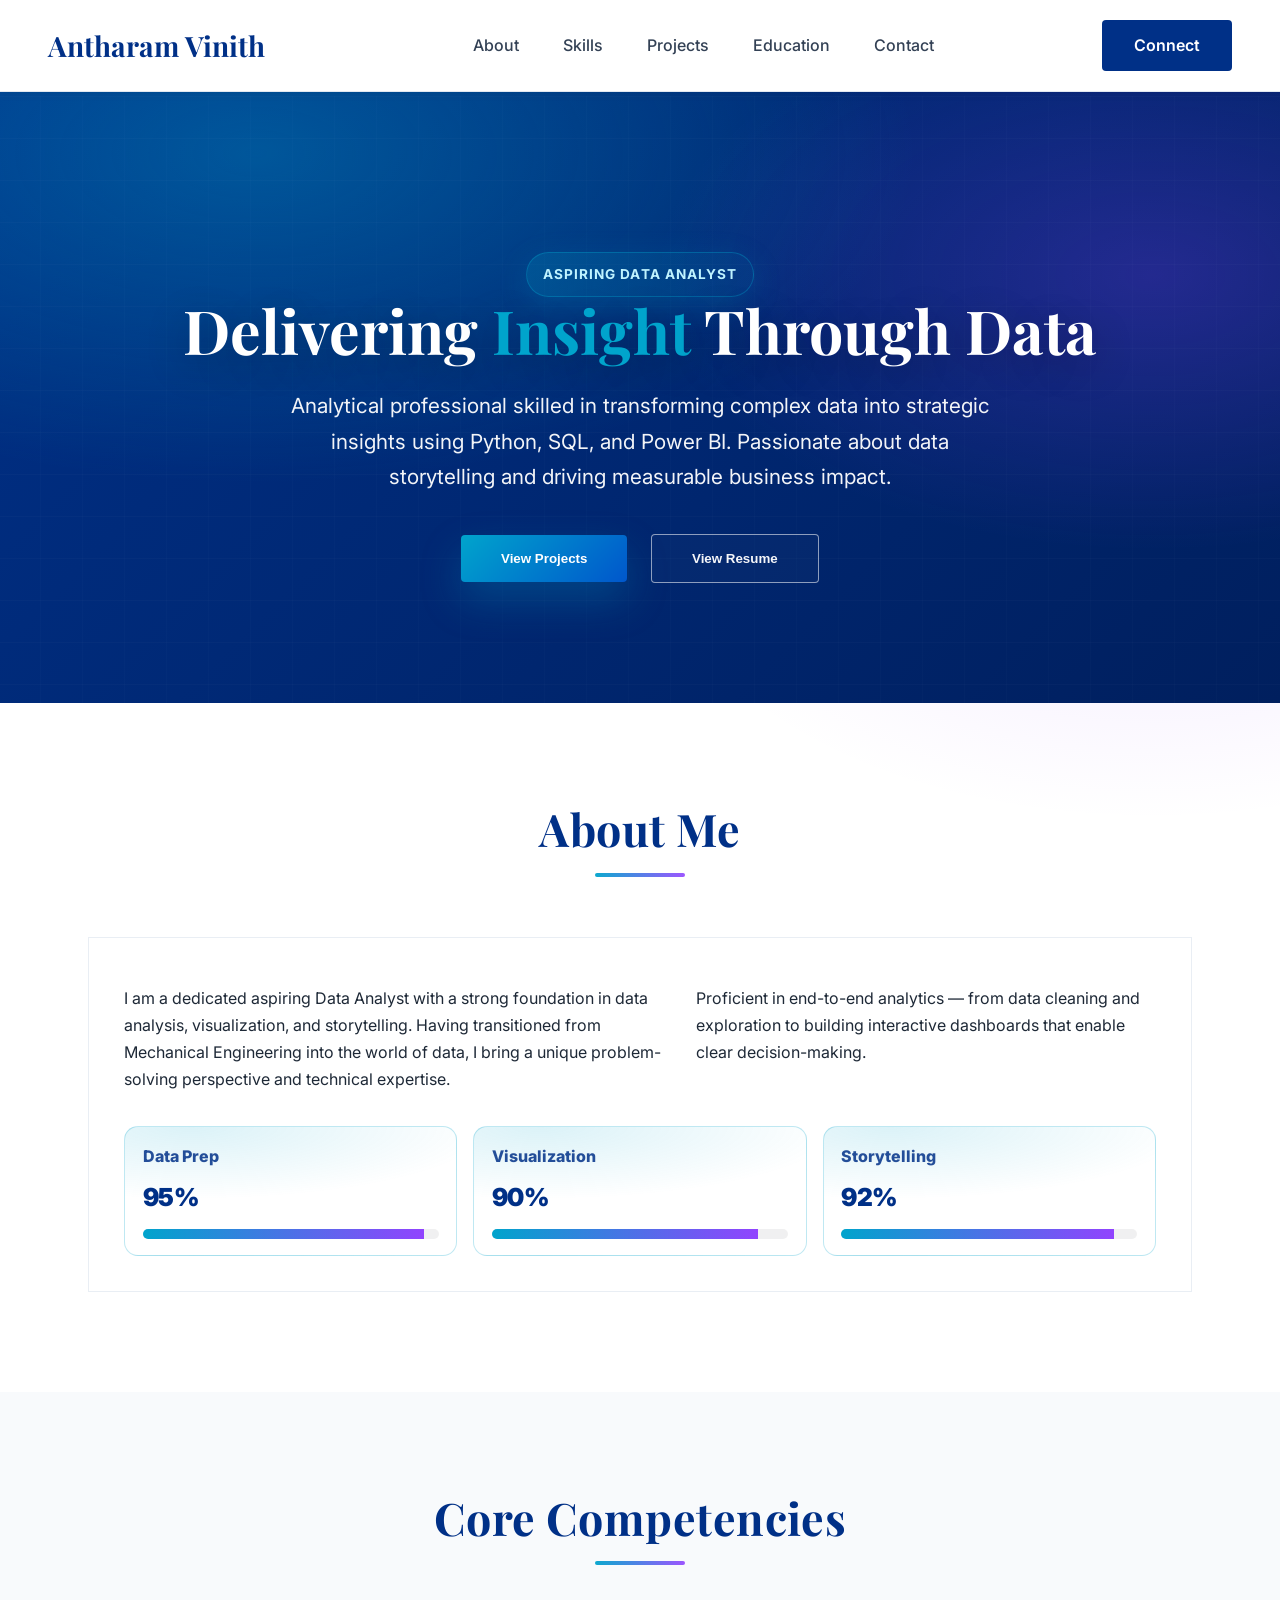
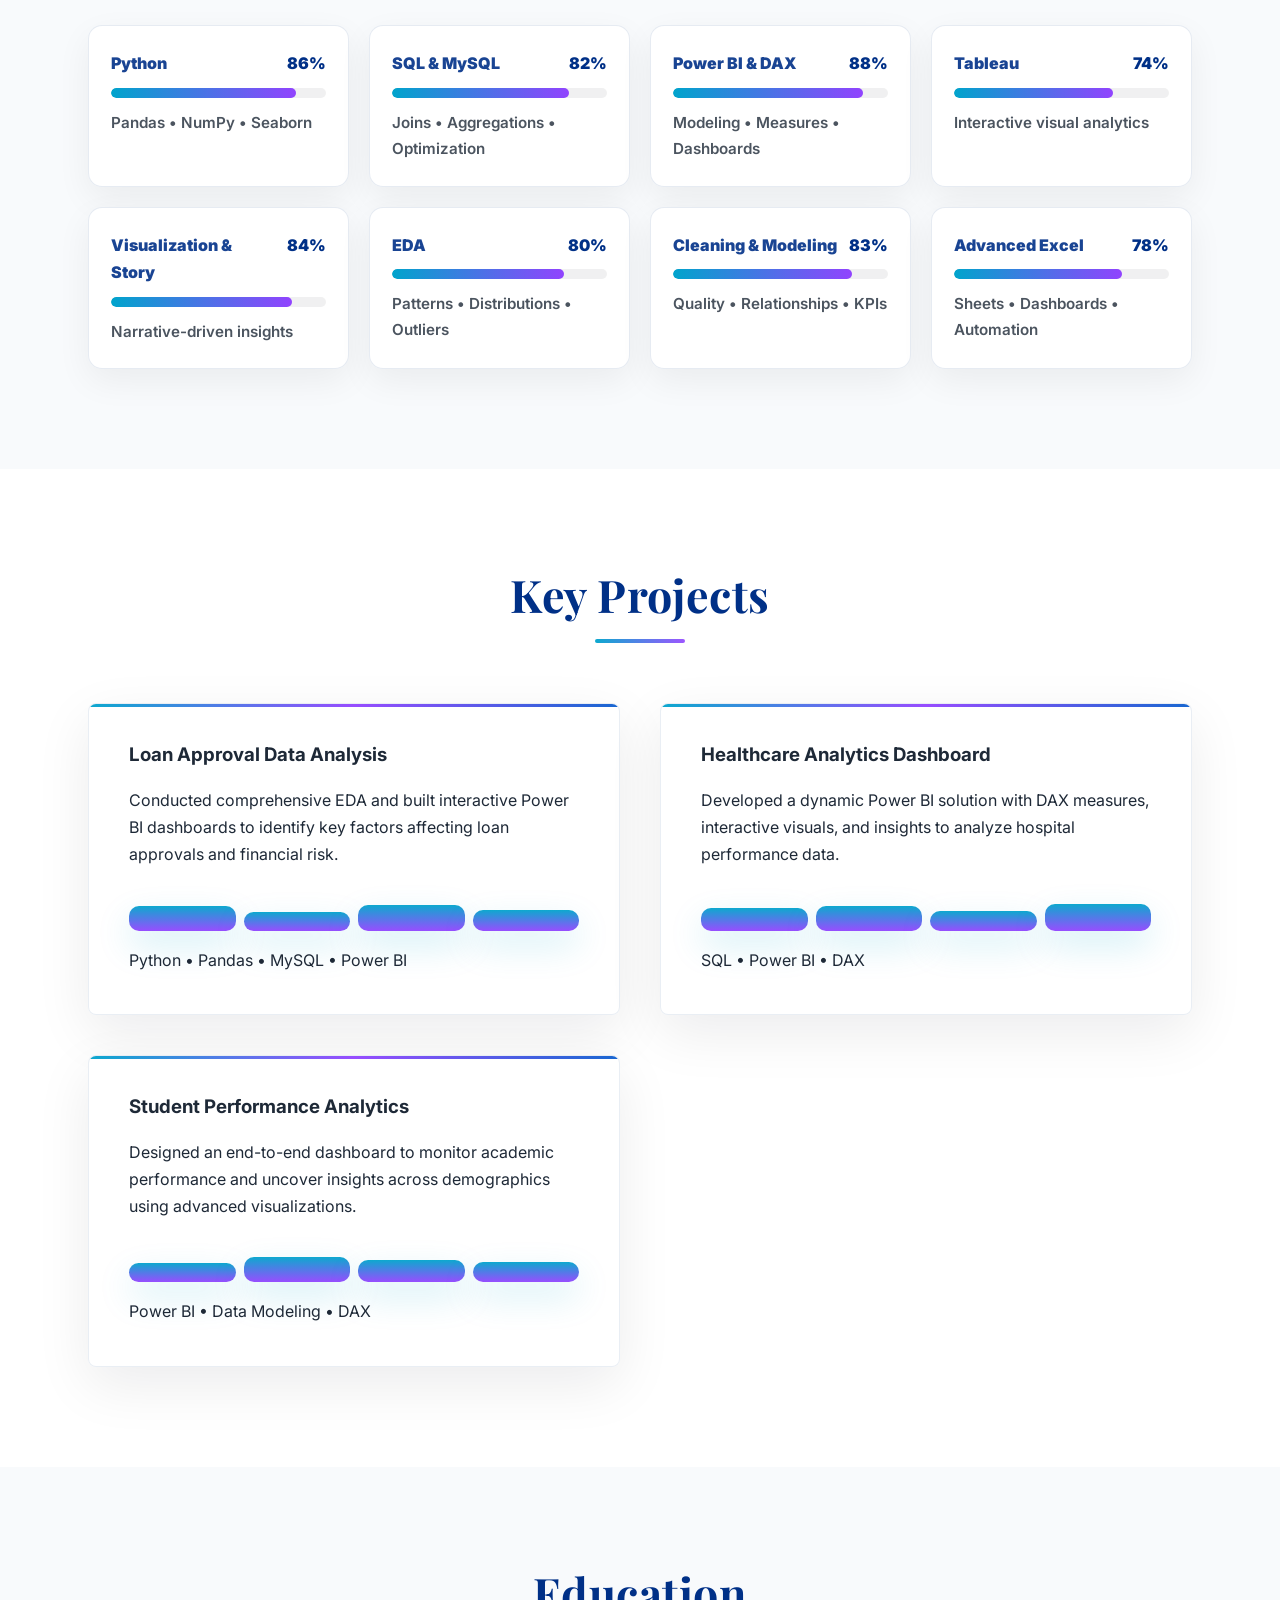
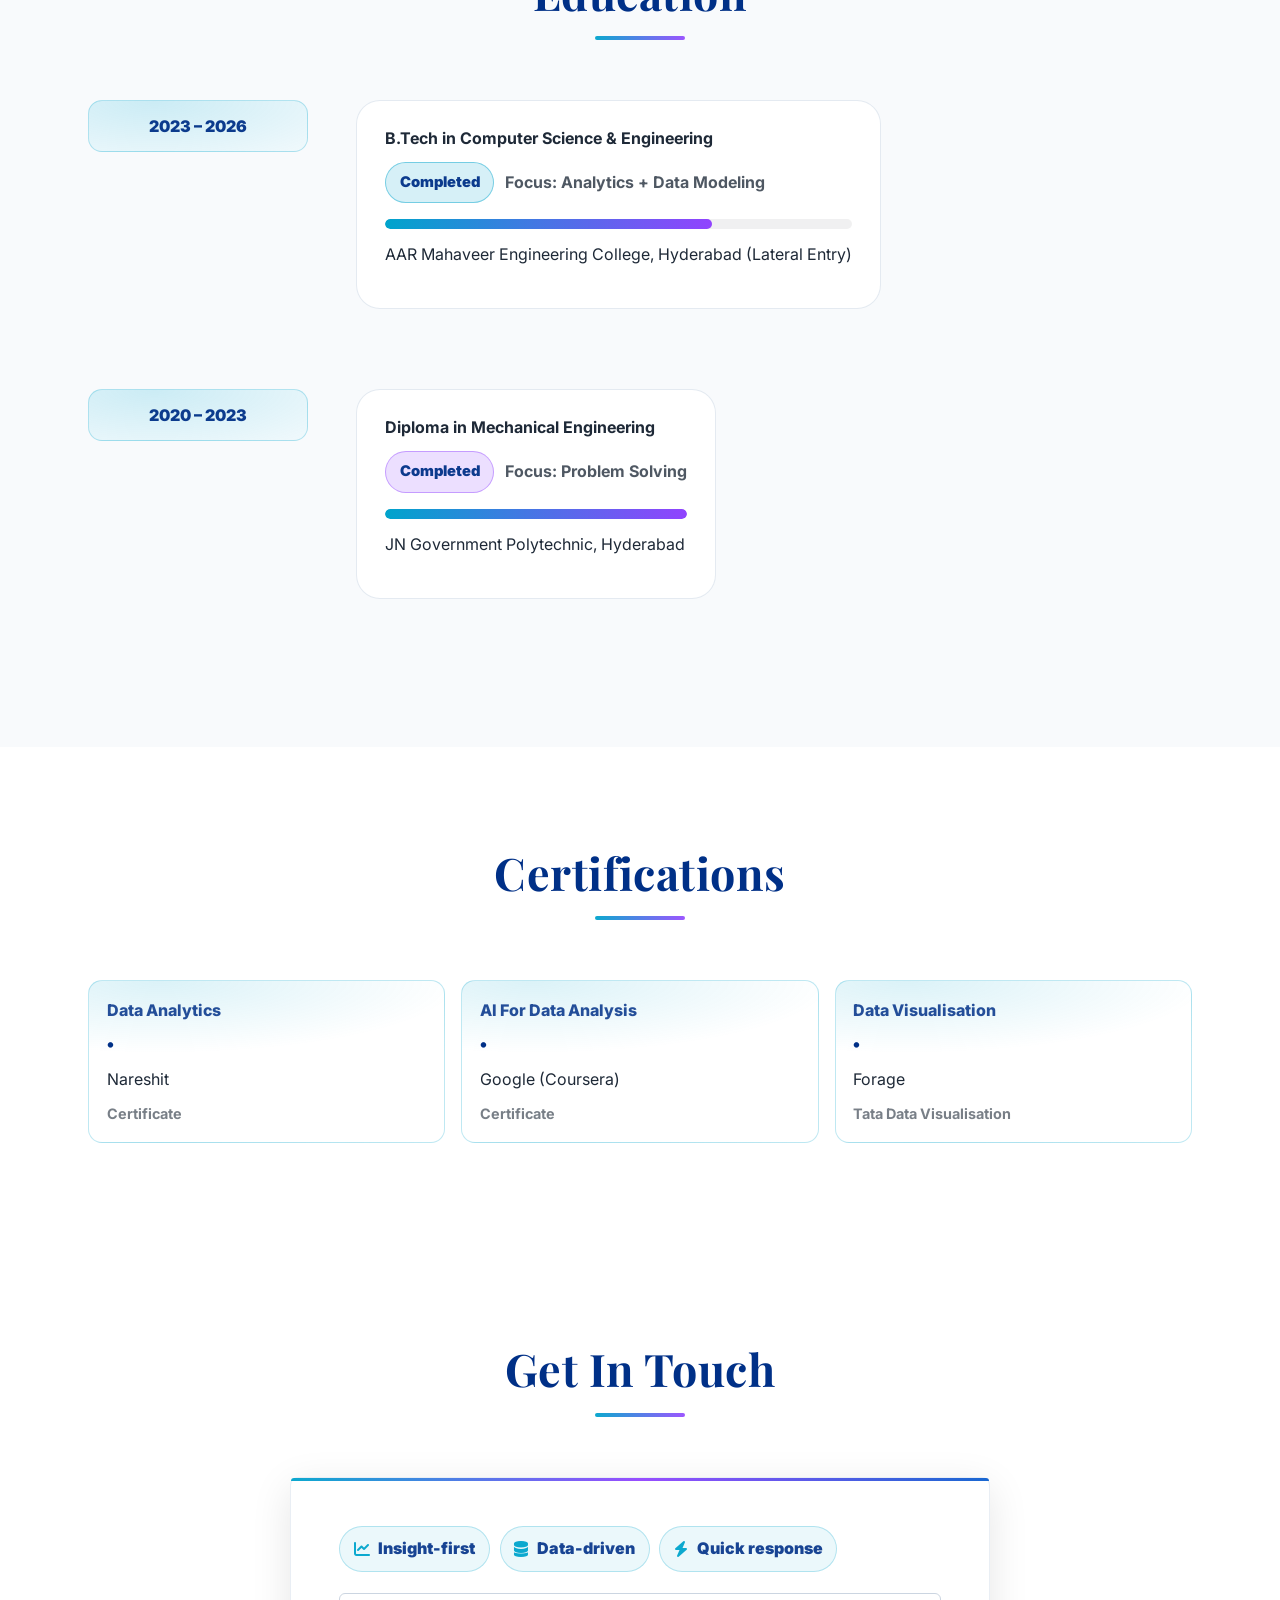
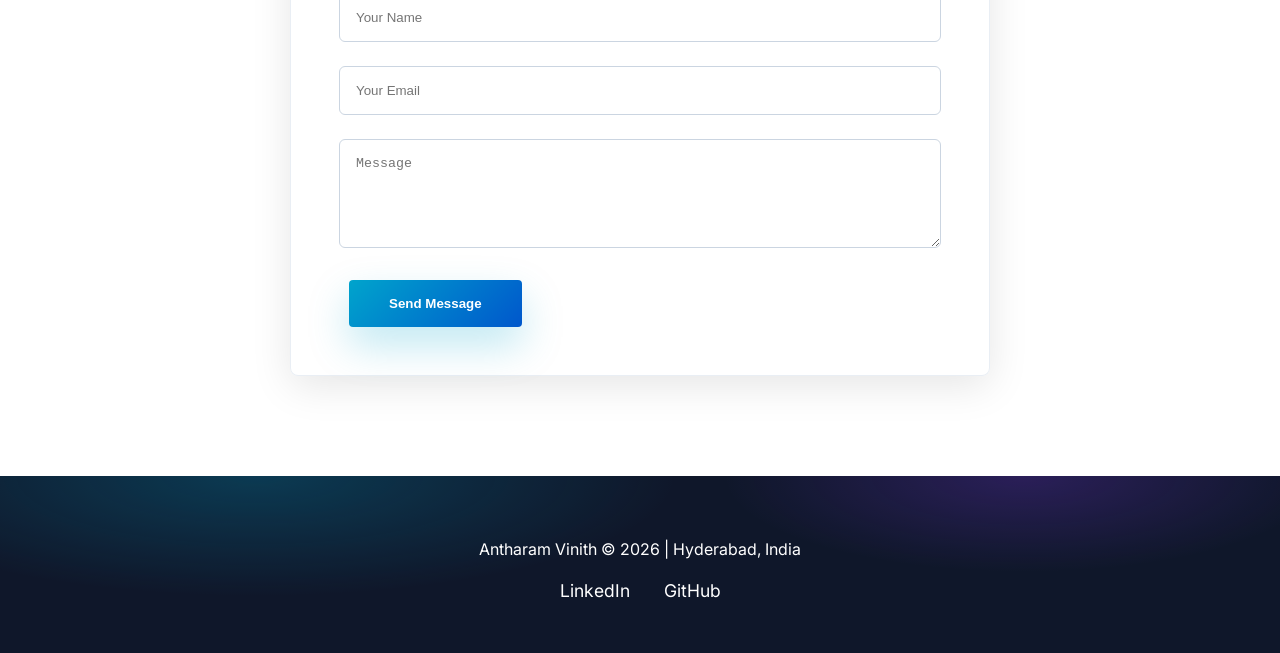
==== commit b33644c6: "Update index.html" ====
--- a/index.html
+++ b/index.html
@@ -224,7 +224,7 @@
                     <div class="timeline-content">
                         <h4>B.Tech in Computer Science &amp; Engineering</h4>
                         <div class="status-row">
-                            <span class="status-chip status-on">In Progress</span>
+                            <span class="status-chip status-on">Completed</span>
                             <span class="status-meta">Focus: Analytics + Data Modeling</span>
                         </div>
                         <div class="status-bar" style="--w:70%"><span></span></div>
@@ -335,4 +335,4 @@
         }
     </script>
 </body>
-</html>+</html>
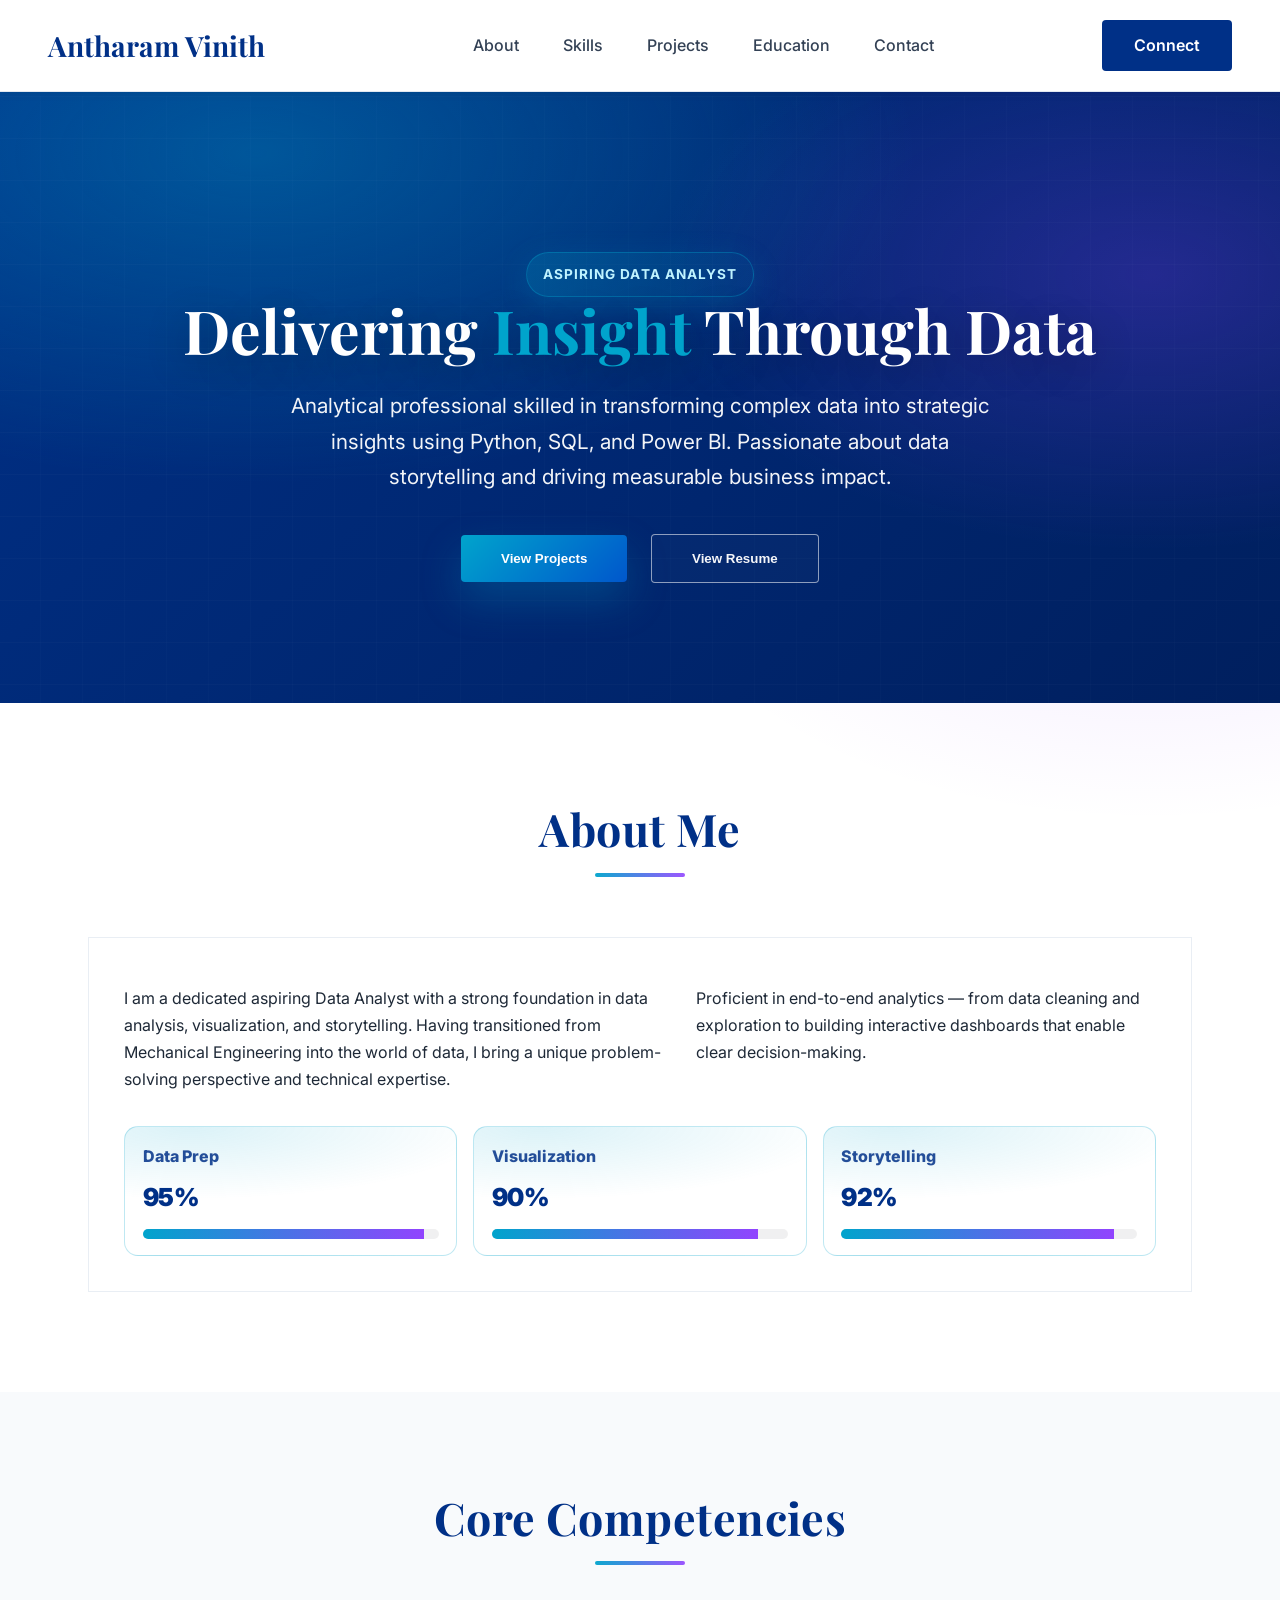
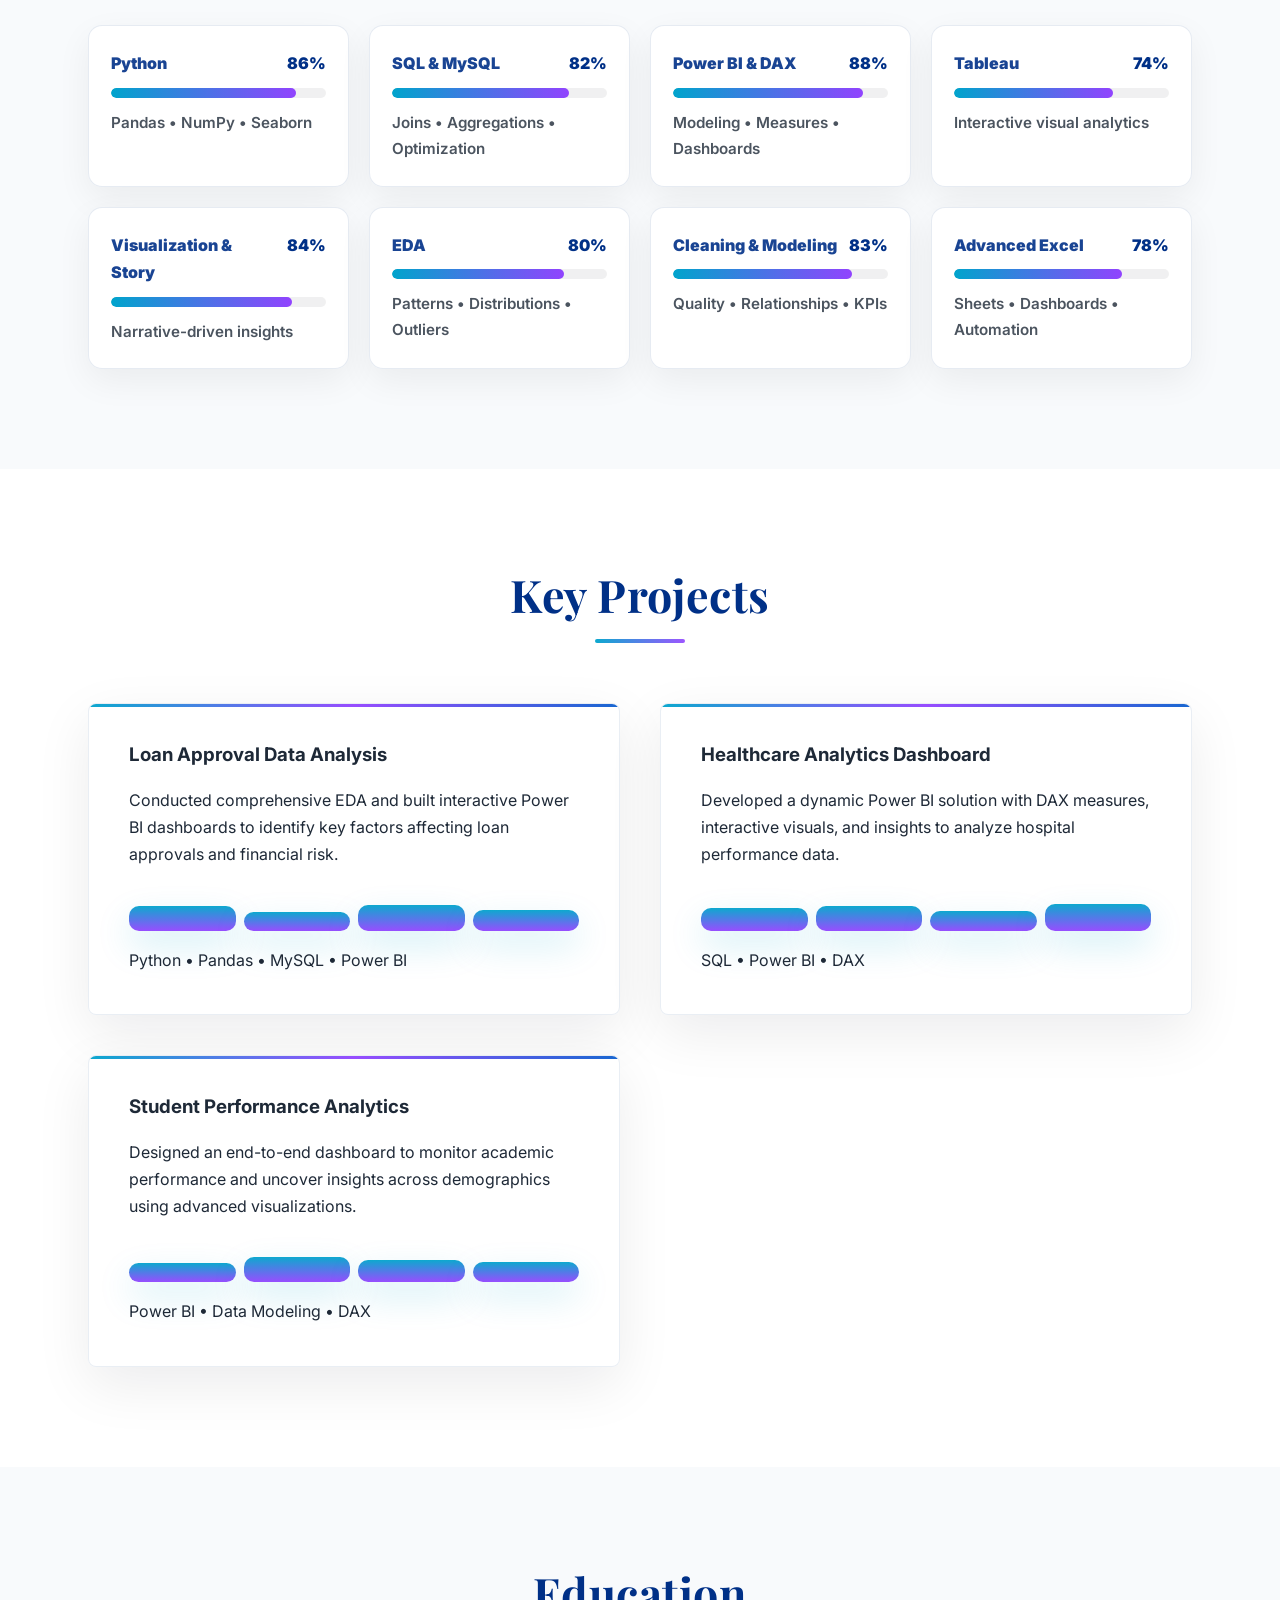
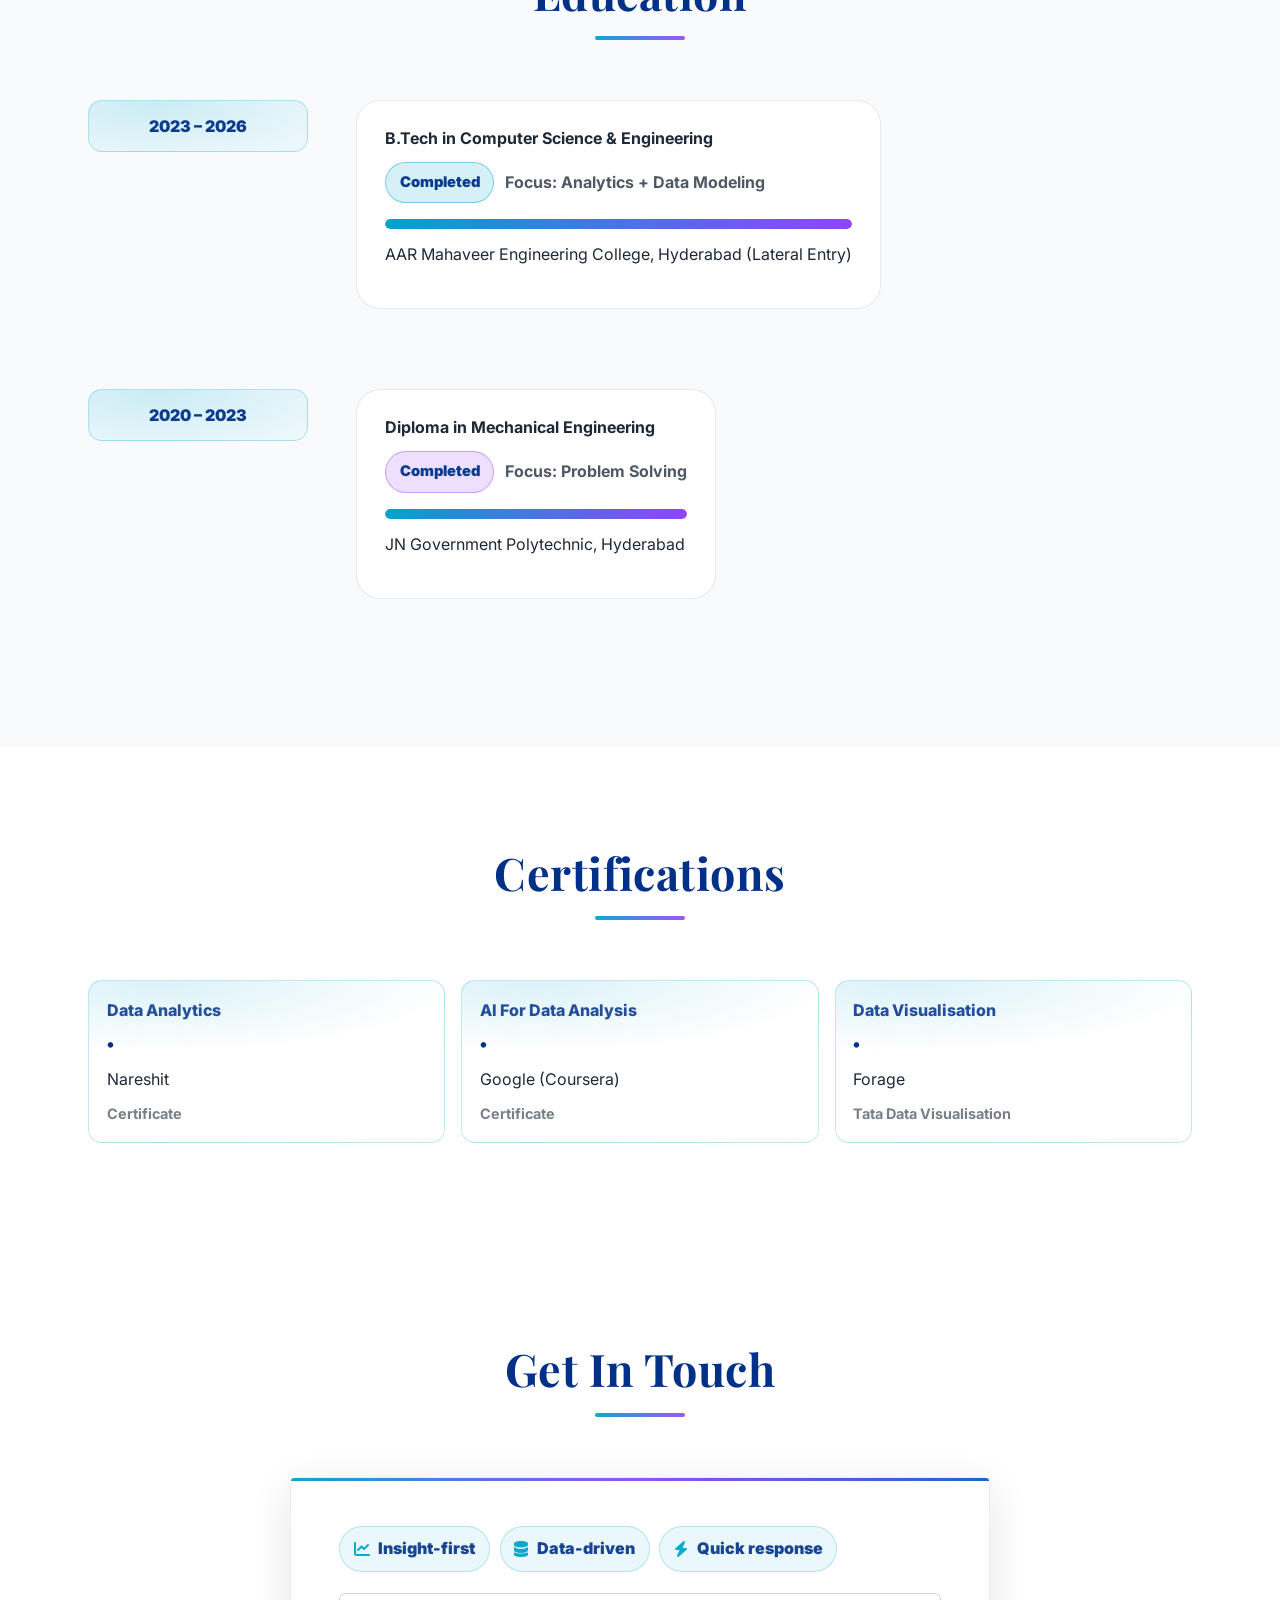
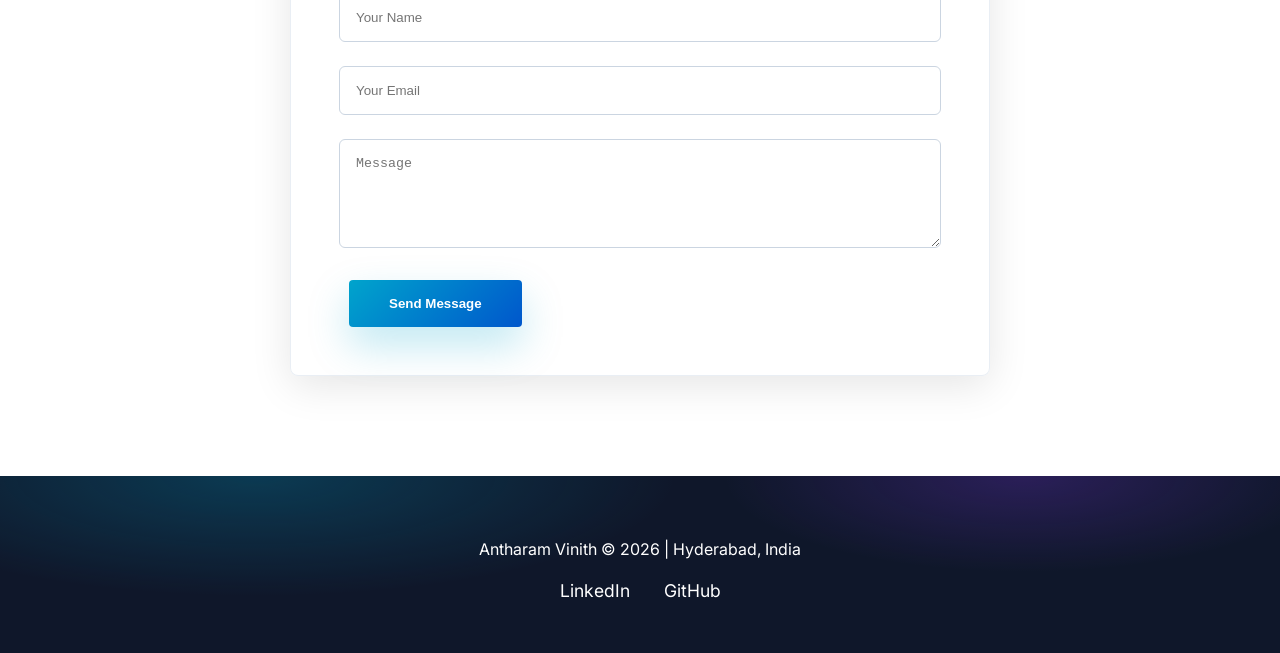
==== commit c5813ae4: "Add files via upload" ====
--- a/index.html
+++ b/index.html
@@ -227,7 +227,8 @@
                             <span class="status-chip status-on">Completed</span>
                             <span class="status-meta">Focus: Analytics + Data Modeling</span>
                         </div>
-                        <div class="status-bar" style="--w:70%"><span></span></div>
+                        <div class="status-bar" style="--w:1"><span></span></div>
+
                         <p>AAR Mahaveer Engineering College, Hyderabad (Lateral Entry)</p>
 
                     </div>
@@ -240,7 +241,8 @@
                             <span class="status-chip status-done">Completed</span>
                             <span class="status-meta">Focus: Problem Solving</span>
                         </div>
-                        <div class="status-bar" style="--w:100%"><span></span></div>
+                        <div class="status-bar" style="--w:1"><span></span></div>
+
                         <p>JN Government Polytechnic, Hyderabad</p>
 
                     </div>
@@ -335,4 +337,4 @@
         }
     </script>
 </body>
-</html>
+</html>
--- a/style.css
+++ b/style.css
@@ -977,13 +977,26 @@
     overflow: hidden;
 }
 
+.status-bar {
+    margin-top: 0.55rem;
+    height: 10px;
+    border-radius: 999px;
+    background: rgba(2, 6, 23, 0.06);
+    overflow: hidden;
+}
+
 .status-bar span {
     display: block;
     height: 100%;
-    width: var(--w);
+    width: 100%;
     border-radius: 999px;
     background: linear-gradient(90deg, rgba(0,164,204,1), rgba(140,58,255,0.95));
-}
+    transform: scaleX(var(--w, 1));
+    transform-origin: left;
+}
+
+
+
 
 /* Contact hints */
 .contact-hints {
